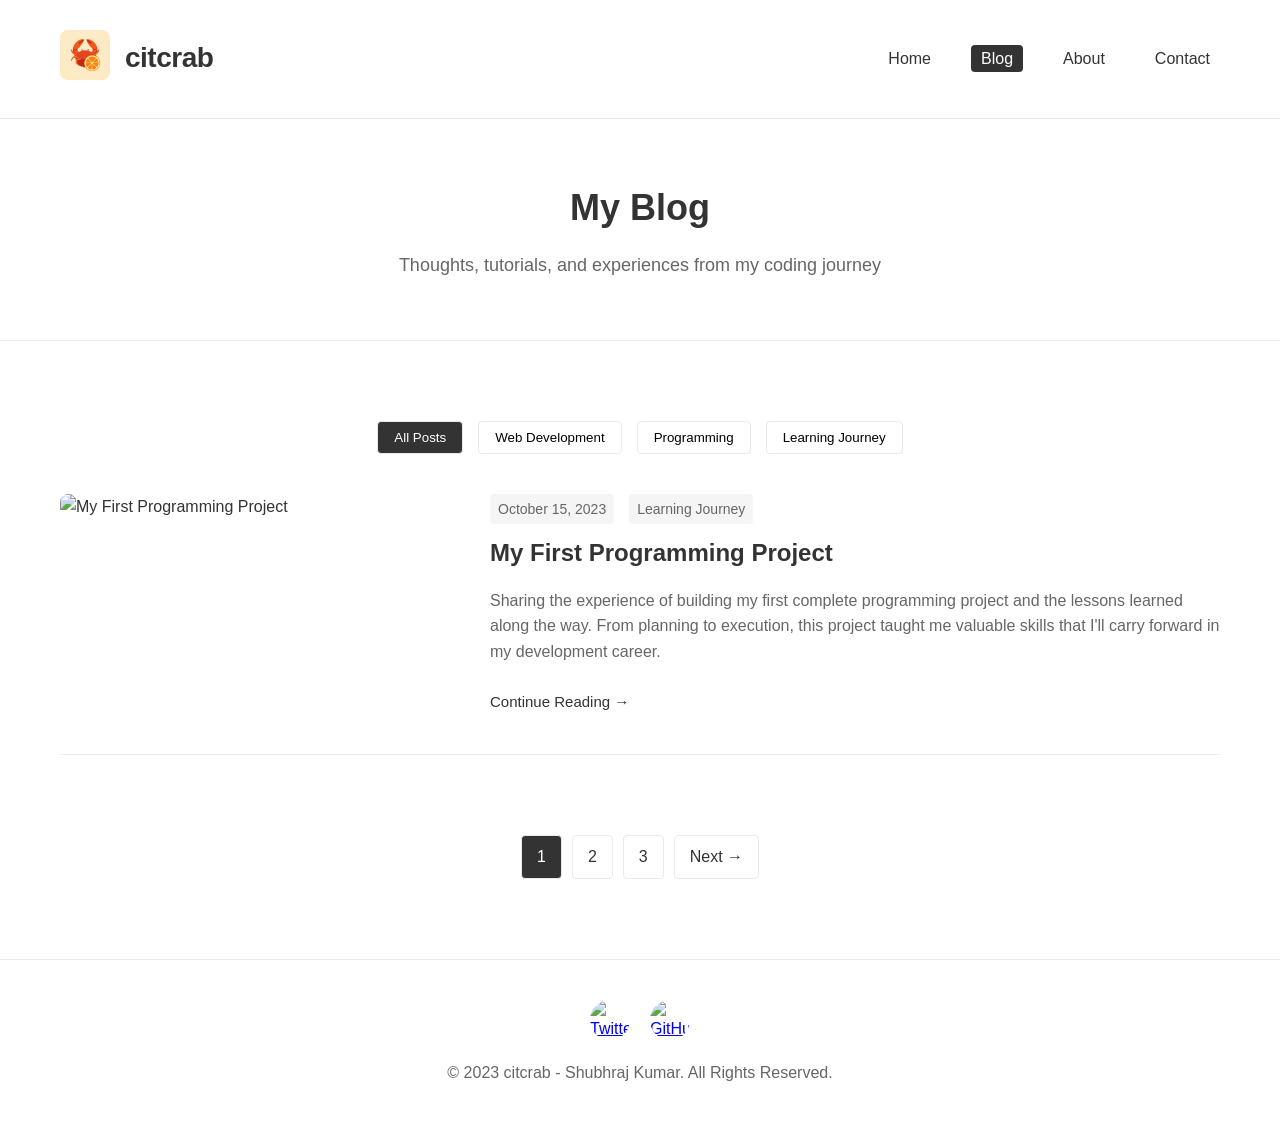
==== blog.html @ fe4af3b8 "Update blog.html adding a new blog" ====
<!DOCTYPE html>
<html lang="en">
<head>
    <meta charset="UTF-8">
    <meta name="viewport" content="width=device-width, initial-scale=1.0">
    <title>Blog | citcrab</title>
    <link rel="stylesheet" href="style.css">
</head>
<body>
    <!-- Header Section -->
    <header>
        <div class="container">
            <div class="header-content">
                <div class="logo">
                    <div class="logo-img"><img src="logo.png" alt="citcrab logo" /></div>
                    <h1>citcrab</h1>
                </div>
                <nav>
                    <ul>
                        <li><a href="index.html">Home</a></li>
                        <li><a href="blog.html" class="active">Blog</a></li>
                        <li><a href="about.html">About</a></li>
                        <li><a href="contact.html">Contact</a></li>
                    </ul>
                </nav>
            </div>
        </div>
    </header>

    <!-- Page Hero Section -->
    <section class="page-hero">
        <div class="container">
            <h1>My Blog</h1>
            <p>Thoughts, tutorials, and experiences from my coding journey</p>
        </div>
    </section>

    <!-- Blog Content -->
    <section class="blog-page">
        <div class="container">
            <div class="blog-filters">
                <button class="filter-btn active">All Posts</button>
                <button class="filter-btn">Web Development</button>
                <button class="filter-btn">Programming</button>
                <button class="filter-btn">Learning Journey</button>
            </div>
            
            <div class="blog-posts">
                <!-- Blog Post 1 -->
                <article class="blog-post">
                    <div class="post-image">
                        <img src="https://53.fs1.hubspotusercontent-na1.net/hubfs/53/html-background-color-1-20241206-5115265.webp" alt="My First Programming Project">
                    </div>
                    <div class="post-content">
                        <div class="post-meta">
                            <span class="post-date">October 15, 2023</span>
                            <span class="post-category">Learning Journey</span>
                        </div>
                        <h2><a href="blog-post.html">My First Programming Project</a></h2>
                        <p>Sharing the experience of building my first complete programming project and the lessons learned along the way. From planning to execution, this project taught me valuable skills that I'll carry forward in my development career.</p>
                        <a href="blog/why i chose coding.html" class="read-more">Continue Reading →</a>
                    </div>
                </article>
                
            
            <div class="pagination">
                <a href="#" class="page-number active">1</a>
                <a href="#" class="page-number">2</a>
                <a href="#" class="page-number">3</a>
                <a href="#" class="next-page">Next →</a>
            </div>
        </div>
    </section>

    <!-- Footer -->
    <footer>
        <div class="container">
            <div class="social-links">
                <a href="#"><img src="https://img.freepik.com/premium-vector/vector-new-twitter-logo-x-2023-twitter-x-logo-twitter-with-black-circle_982187-137.jpg" alt="Twitter" /></a>
                <a href="#"><img src="https://i.pinimg.com/originals/b2/c5/e6/b2c5e65384b1b0ea4cd351b6155e1b29.jpg" alt="GitHub" /></a>
            </div>
            <p>&copy; 2023 citcrab - Shubhraj Kumar. All Rights Reserved.</p>
        </div>
    </footer>
</body>
</html>
---- style.css ----
* {
    margin: 0;
    padding: 0;
    box-sizing: border-box;
    font-family: 'Segoe UI', Tahoma, Geneva, Verdana, sans-serif;
}

body {
    background-color: #ffffff;
    color: #333333;
    line-height: 1.6;
}

.container {
    max-width: 1200px;
    margin: 0 auto;
    padding: 0 20px;
}

/* Header Styles */
header {
    padding: 30px 0;
    border-bottom: 1px solid #eaeaea;
}

.header-content {
    display: flex;
    align-items: center;
    justify-content: space-between;
}

.logo {
    display: flex;
    align-items: center;
    gap: 15px;
}

.logo-img img {
    width: 50px;
    height: 50px;
    border-radius: 8px;
    object-fit: cover;
}

.logo h1 {
    font-size: 28px;
    font-weight: 700;
    letter-spacing: -0.5px;
}

nav ul {
    display: flex;
    list-style: none;
    gap: 30px;
}

nav a {
    text-decoration: none;
    color: #333;
    font-weight: 500;
    transition: color 0.3s;
    padding: 5px 10px;
    border-radius: 4px;
}

nav a:hover, nav a.active {
    color: #fff;
    background-color: #333;
}

/* Hero Section */
.hero {
    padding: 80px 0;
    text-align: center;
    border-bottom: 1px solid #eaeaea;
}

.hero h2 {
    font-size: 42px;
    margin-bottom: 20px;
    font-weight: 700;
    letter-spacing: -1px;
}

.hero p {
    font-size: 18px;
    max-width: 700px;
    margin: 0 auto 30px;
    color: #666;
}

/* Page Hero Section */
.page-hero {
    padding: 60px 0;
    text-align: center;
    border-bottom: 1px solid #eaeaea;
}

.page-hero h1 {
    font-size: 36px;
    margin-bottom: 15px;
    font-weight: 700;
}

.page-hero p {
    font-size: 18px;
    color: #666;
    max-width: 600px;
    margin: 0 auto;
}

/* Buttons */
.btn {
    display: inline-block;
    padding: 12px 30px;
    background-color: #333;
    color: white;
    text-decoration: none;
    border-radius: 4px;
    font-weight: 500;
    transition: background-color 0.3s;
    text-align: center;
    border: none;
    cursor: pointer;
}

.btn:hover {
    background-color: #555;
}

.btn.secondary {
    background-color: transparent;
    color: #333;
    border: 1px solid #333;
}

.btn.secondary:hover {
    background-color: #f5f5f5;
}

/* About Section */
.about {
    padding: 80px 0;
    display: flex;
    align-items: center;
    gap: 50px;
}

.about-content {
    flex: 1;
}

.about h2 {
    font-size: 32px;
    margin-bottom: 20px;
    font-weight: 700;
}

.about p {
    margin-bottom: 20px;
    color: #666;
}

.profile-image {
    flex: 0 0 300px;
    height: 300px;
    border-radius: 8px;
    overflow: hidden;
    display: flex;
    align-items: center;
    justify-content: center;
    border: 1px solid #eaeaea;
}

.profile-image img {
    width: 100%;
    height: 100%;
    object-fit: cover;
}

/* About Page */
.about-page {
    padding: 80px 0;
}

.about-details {
    display: flex;
    gap: 50px;
    align-items: flex-start;
}

.about-text {
    flex: 1;
}

.about-text h2 {
    font-size: 32px;
    margin-bottom: 20px;
}

.about-text h3 {
    font-size: 24px;
    margin: 30px 0 15px;
}

.about-image {
    flex: 0 0 300px;
}

.about-image img {
    width: 100%;
    border-radius: 8px;
}

.skills {
    display: grid;
    grid-template-columns: repeat(auto-fill, minmax(200px, 1fr));
    gap: 20px;
    margin: 20px 0;
}

.skill-category h4 {
    margin-bottom: 10px;
    font-size: 18px;
}

.skill-category ul {
    list-style-type: none;
}

.skill-category li {
    padding: 5px 0;
    border-bottom: 1px solid #f0f0f0;
}

.cta-section {
    margin-top: 30px;
    display: flex;
    gap: 15px;
}

/* Blog Section */
.blog {
    padding: 80px 0;
    border-top: 1px solid #eaeaea;
}

.section-header {
    text-align: center;
    margin-bottom: 50px;
}

.section-header h2 {
    font-size: 32px;
    font-weight: 700;
}

.blog-grid {
    display: grid;
    grid-template-columns: repeat(auto-fill, minmax(300px, 1fr));
    gap: 30px;
    margin-bottom: 40px;
}

.blog-card {
    border: 1px solid #eaeaea;
    border-radius: 8px;
    overflow: hidden;
    transition: transform 0.3s, box-shadow 0.3s;
    display: flex;
    flex-direction: column;
}

.blog-card:hover {
    transform: translateY(-5px);
    box-shadow: 0 10px 20px rgba(0,0,0,0.05);
}

.blog-image {
    height: 180px;
    background-color: #f5f5f5;
    display: flex;
    align-items: center;
    justify-content: center;
    color: #999;
    overflow: hidden;
}

.blog-image img {
    width: 100%;
    height: 100%;
    object-fit: cover;
}

.blog-content {
    padding: 20px;
    flex-grow: 1;
    display: flex;
    flex-direction: column;
}

.blog-content h3 {
    font-size: 20px;
    margin-bottom: 10px;
}

.blog-content p {
    color: #666;
    margin-bottom: 15px;
    font-size: 15px;
    flex-grow: 1;
}

.read-more {
    color: #333;
    text-decoration: none;
    font-weight: 500;
    font-size: 15px;
    text-align: left;
    display: inline-block;
    margin-top: 10px;
}

.view-all {
    text-align: center;
    margin-top: 40px;
}

/* Blog Page */
.blog-page {
    padding: 80px 0;
}

.blog-filters {
    display: flex;
    justify-content: center;
    gap: 15px;
    margin-bottom: 40px;
    flex-wrap: wrap;
}

.filter-btn {
    padding: 8px 16px;
    background: transparent;
    border: 1px solid #eaeaea;
    border-radius: 4px;
    cursor: pointer;
    transition: all 0.3s;
}

.filter-btn:hover, .filter-btn.active {
    background-color: #333;
    color: white;
}

.blog-posts {
    display: flex;
    flex-direction: column;
    gap: 40px;
}

.blog-post {
    display: flex;
    gap: 30px;
    padding-bottom: 40px;
    border-bottom: 1px solid #eaeaea;
}

.post-image {
    flex: 0 0 400px;
}

.post-image img {
    width: 100%;
    border-radius: 8px;
}

.post-content {
    flex: 1;
}

.post-meta {
    display: flex;
    gap: 15px;
    margin-bottom: 10px;
    font-size: 14px;
    color: #666;
}

.post-meta span {
    background-color: #f5f5f5;
    padding: 4px 8px;
    border-radius: 4px;
}

.post-content h2 {
    font-size: 24px;
    margin-bottom: 15px;
}

.post-content h2 a {
    color: #333;
    text-decoration: none;
}

.post-content h2 a:hover {
    color: #555;
}

.post-content p {
    margin-bottom: 15px;
    color: #666;
}

.pagination {
    display: flex;
    justify-content: center;
    gap: 10px;
    margin-top: 40px;
}

.page-number, .next-page {
    padding: 8px 15px;
    border: 1px solid #eaeaea;
    border-radius: 4px;
    text-decoration: none;
    color: #333;
    transition: all 0.3s;
}

.page-number:hover, .next-page:hover, .page-number.active {
    background-color: #333;
    color: white;
}

/* Contact Page */
.contact-page {
    padding: 80px 0;
}

.contact-content {
    display: flex;
    gap: 50px;
}

.contact-info {
    flex: 1;
}

.contact-info h2 {
    font-size: 32px;
    margin-bottom: 20px;
}

.contact-info p {
    margin-bottom: 30px;
    color: #666;
}

.contact-details {
    display: flex;
    flex-direction: column;
    gap: 25px;
}

.contact-item h3 {
    font-size: 20px;
    margin-bottom: 10px;
}

.social-contact {
    display: flex;
    gap: 15px;
}

.social-contact a {
    color: #333;
    text-decoration: none;
    padding: 5px 10px;
    border: 1px solid #eaeaea;
    border-radius: 4px;
    transition: all 0.3s;
}

.social-contact a:hover {
    background-color: #333;
    color: white;
}

.contact-form {
    flex: 1;
}

.contact-form h2 {
    font-size: 32px;
    margin-bottom: 20px;
}

.form-group {
    margin-bottom: 20px;
}

.form-group label {
    display: block;
    margin-bottom: 8px;
    font-weight: 500;
}

.form-group input, .form-group textarea {
    width: 100%;
    padding: 12px;
    border: 1px solid #eaeaea;
    border-radius: 4px;
    font-size: 16px;
}

.form-group input:focus, .form-group textarea:focus {
    outline: none;
    border-color: #333;
}

/* Footer */
footer {
    padding: 40px 0;
    border-top: 1px solid #eaeaea;
    text-align: center;
    color: #666;
}

.social-links {
    display: flex;
    justify-content: center;
    gap: 20px;
    margin-bottom: 20px;
}

.social-links a {
    display: inline-flex;
    align-items: center;
    justify-content: center;
    width: 40px;
    height: 40px;
    border-radius: 50%;
    overflow: hidden;
    transition: transform 0.3s;
}

.social-links a:hover {
    transform: scale(1.1);
}

.social-links img {
    width: 100%;
    height: 100%;
    object-fit: cover;
}

/* Responsive Design */
@media (max-width: 768px) {
    .header-content {
        flex-direction: column;
        gap: 20px;
    }
    
    nav ul {
        gap: 15px;
    }
    
    .about {
        flex-direction: column;
    }
    
    .profile-image {
        flex: 0 0 200px;
        height: 200px;
    }
    
    .hero h2 {
        font-size: 32px;
    }
    
    .about-details {
        flex-direction: column;
    }
    
    .about-image {
        order: -1;
        margin-bottom: 30px;
    }
    
    .blog-post {
        flex-direction: column;
    }
    
    .post-image {
        flex: 0 0 auto;
    }
    
    .contact-content {
        flex-direction: column;
    }
    
    .cta-section {
        flex-direction: column;
        align-items: center;
    }
    
    .skills {
        grid-template-columns: 1fr;
    }
}
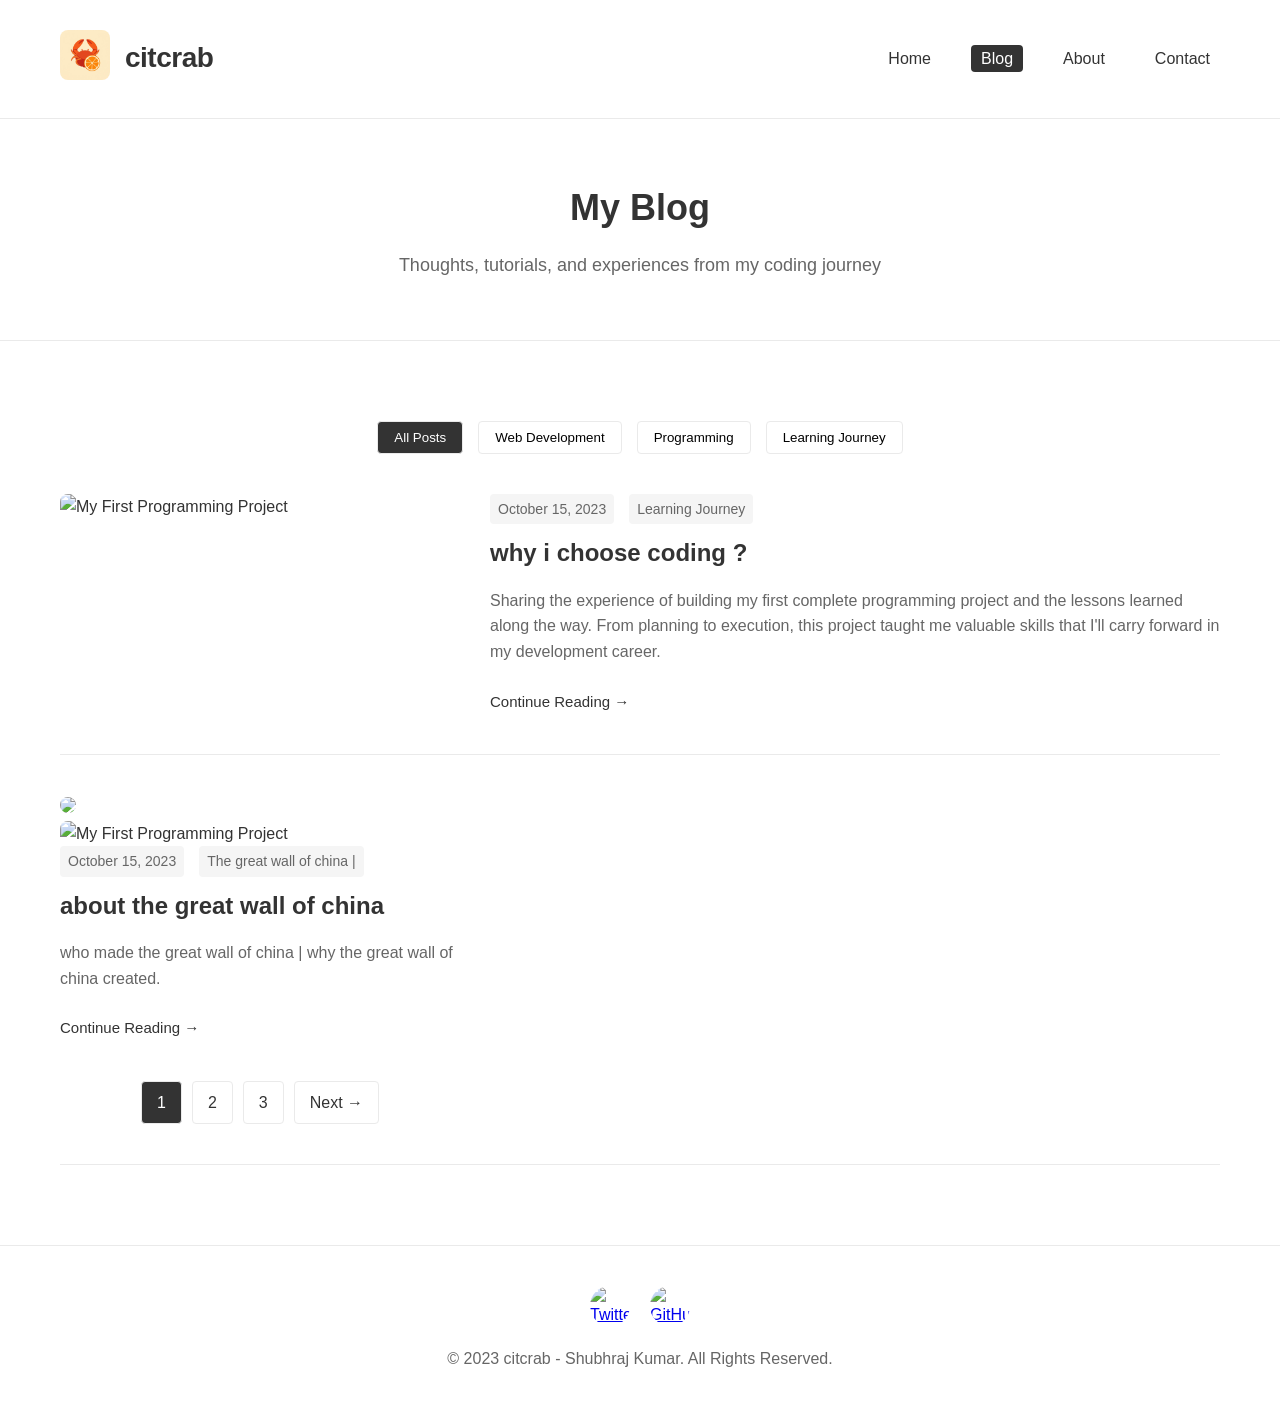
==== commit 9c83af81: "Update blog.html" ====
--- a/blog.html
+++ b/blog.html
@@ -46,7 +46,8 @@
             </div>
             
             <div class="blog-posts">
-                <!-- Blog Post 1 -->
+                <!-- Blog Posts -->
+                
                 <article class="blog-post">
                     <div class="post-image">
                         <img src="https://53.fs1.hubspotusercontent-na1.net/hubfs/53/html-background-color-1-20241206-5115265.webp" alt="My First Programming Project">
@@ -56,11 +57,28 @@
                             <span class="post-date">October 15, 2023</span>
                             <span class="post-category">Learning Journey</span>
                         </div>
-                        <h2><a href="blog-post.html">My First Programming Project</a></h2>
+                        <h2><a href="blog-post.html">why i choose coding ?</a></h2>
                         <p>Sharing the experience of building my first complete programming project and the lessons learned along the way. From planning to execution, this project taught me valuable skills that I'll carry forward in my development career.</p>
                         <a href="blog/why i chose coding.html" class="read-more">Continue Reading →</a>
                     </div>
                 </article>
+
+                 <article class="blog-post">
+                    <div class="post-image">
+                        <img src=" <article class="blog-post">
+                    <div class="post-image">
+                        <img src="https://53.fs1.hubspotusercontent-na1.net/hubfs/53/html-background-color-1-20241206-5115265.webp" alt="My First Programming Project">
+                    </div>
+                    <div class="post-content">
+                        <div class="post-meta">
+                            <span class="post-date">October 15, 2023</span>
+                            <span class="post-category">The great wall of china |</span>
+                        </div>
+                        <h2><a href="blog-post.html">about the great wall of china</a></h2>
+                        <p>who made the great wall of china | why the great wall of china created.</p>
+                        <a href="blog/why i chose coding.html" class="read-more">Continue Reading →</a>
+                    </div>
+                        
                 
             
             <div class="pagination">
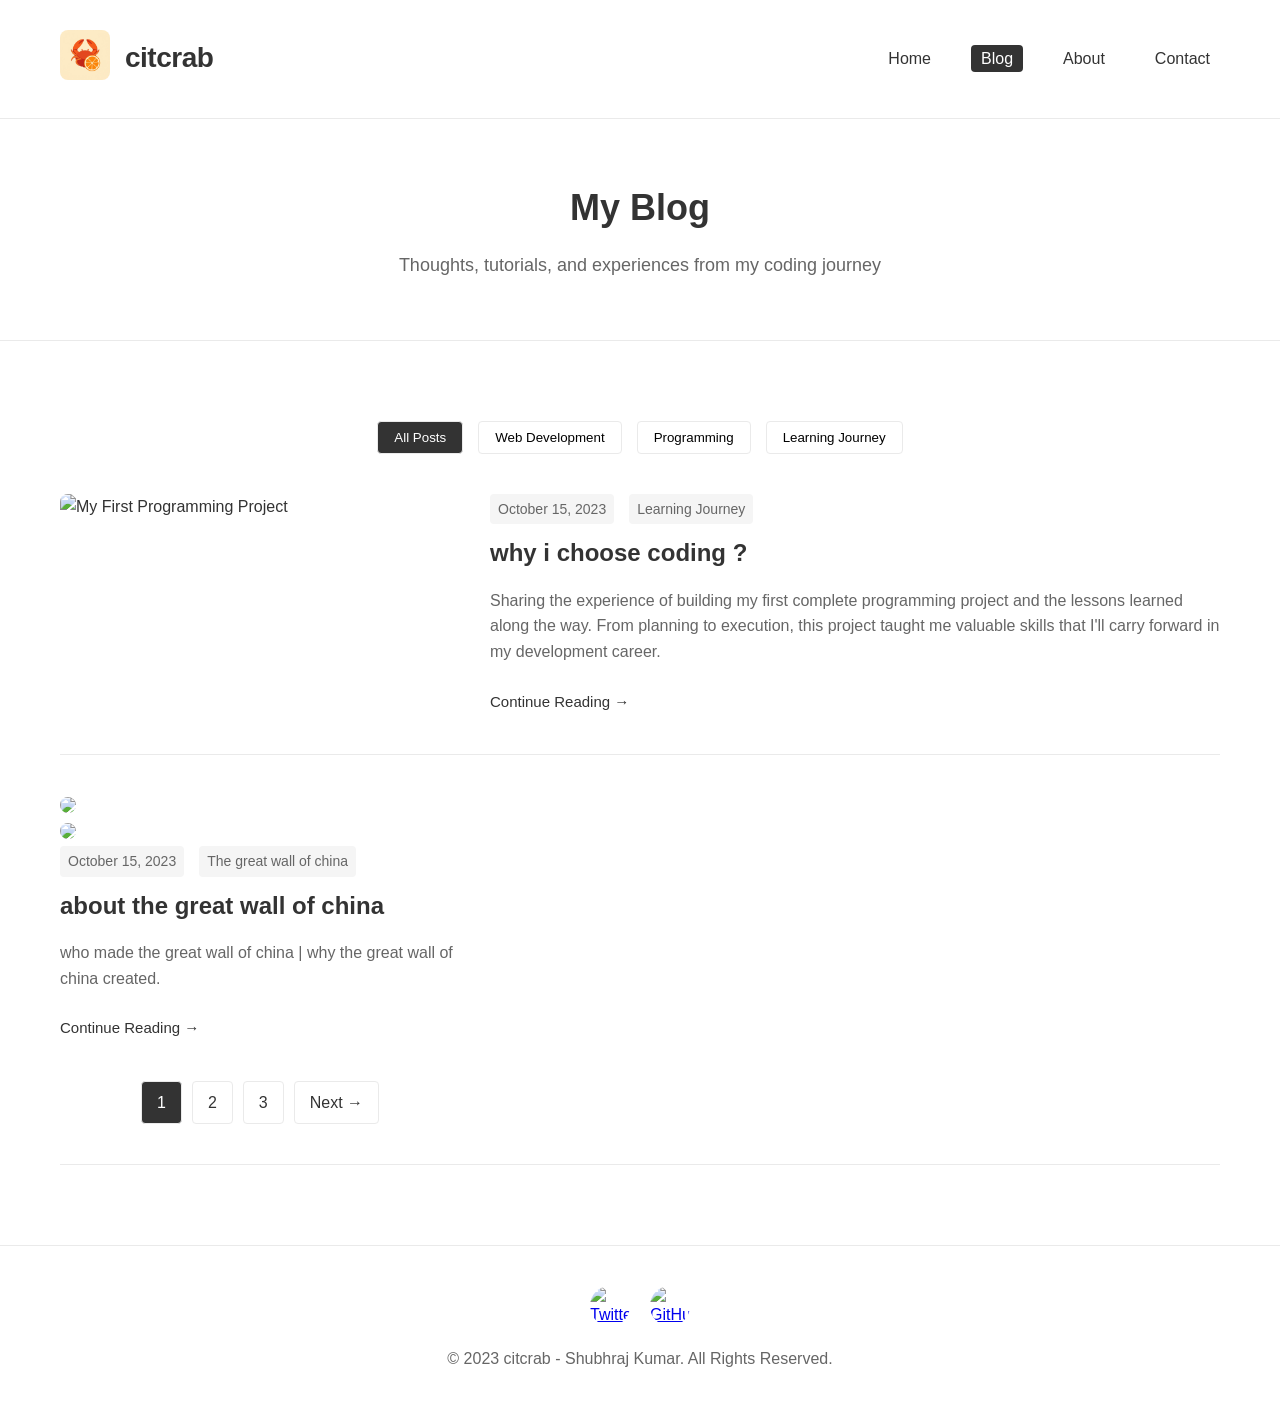
==== commit 8b42b6bc: "Update blog.html" ====
--- a/blog.html
+++ b/blog.html
@@ -63,16 +63,20 @@
                     </div>
                 </article>
 
+                
+
+                <!-----THE GREAT WALL OF CHINA------>
+                
                  <article class="blog-post">
                     <div class="post-image">
                         <img src=" <article class="blog-post">
                     <div class="post-image">
-                        <img src="https://53.fs1.hubspotusercontent-na1.net/hubfs/53/html-background-color-1-20241206-5115265.webp" alt="My First Programming Project">
+                        <img src="https://media.istockphoto.com/id/1183174088/photo/great-wall-of-china.jpg?s=612x612&w=0&k=20&c=XhpgMKmlQrUDbyGuLqSkc--21SvlBkDofwy94qIUssU=">
                     </div>
                     <div class="post-content">
                         <div class="post-meta">
                             <span class="post-date">October 15, 2023</span>
-                            <span class="post-category">The great wall of china |</span>
+                            <span class="post-category">The great wall of china </span>
                         </div>
                         <h2><a href="blog-post.html">about the great wall of china</a></h2>
                         <p>who made the great wall of china | why the great wall of china created.</p>
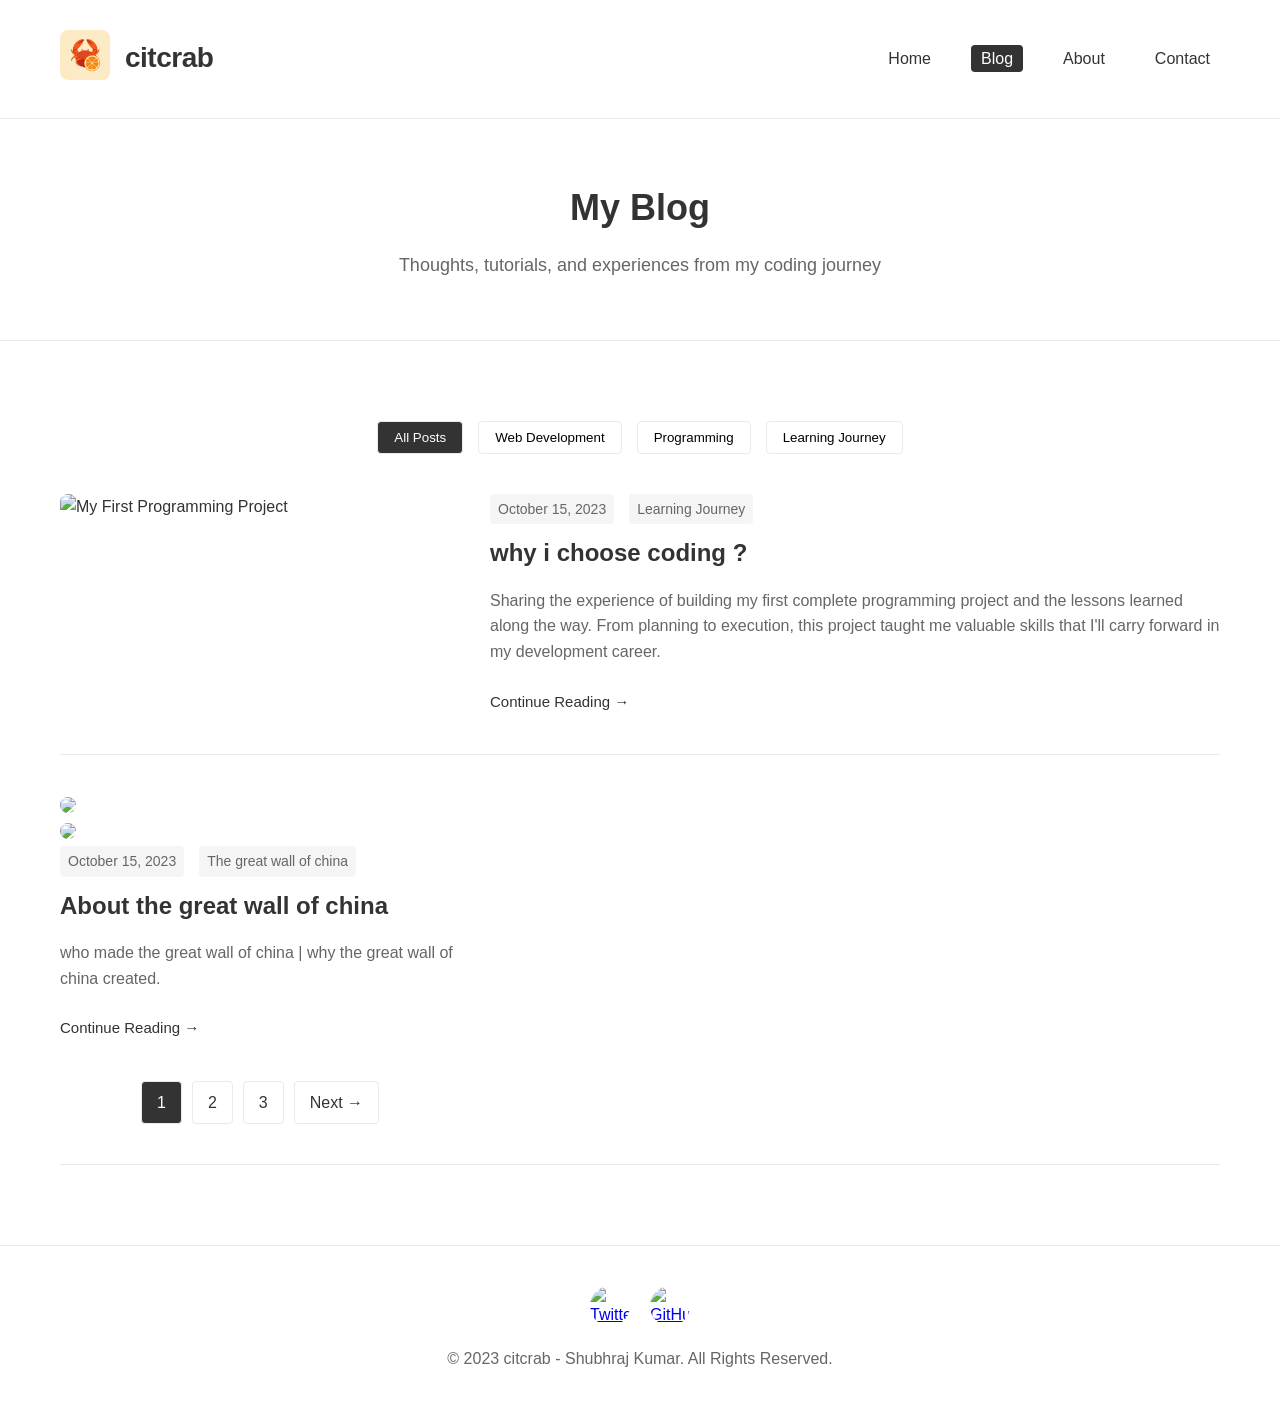
==== commit e2d15c5f: "Update blog.html" ====
--- a/blog.html
+++ b/blog.html
@@ -78,7 +78,7 @@
                             <span class="post-date">October 15, 2023</span>
                             <span class="post-category">The great wall of china </span>
                         </div>
-                        <h2><a href="blog-post.html">about the great wall of china</a></h2>
+                        <h2><a href="blog-post.html">About the great wall of china</a></h2>
                         <p>who made the great wall of china | why the great wall of china created.</p>
                         <a href="blog/why i chose coding.html" class="read-more">Continue Reading →</a>
                     </div>
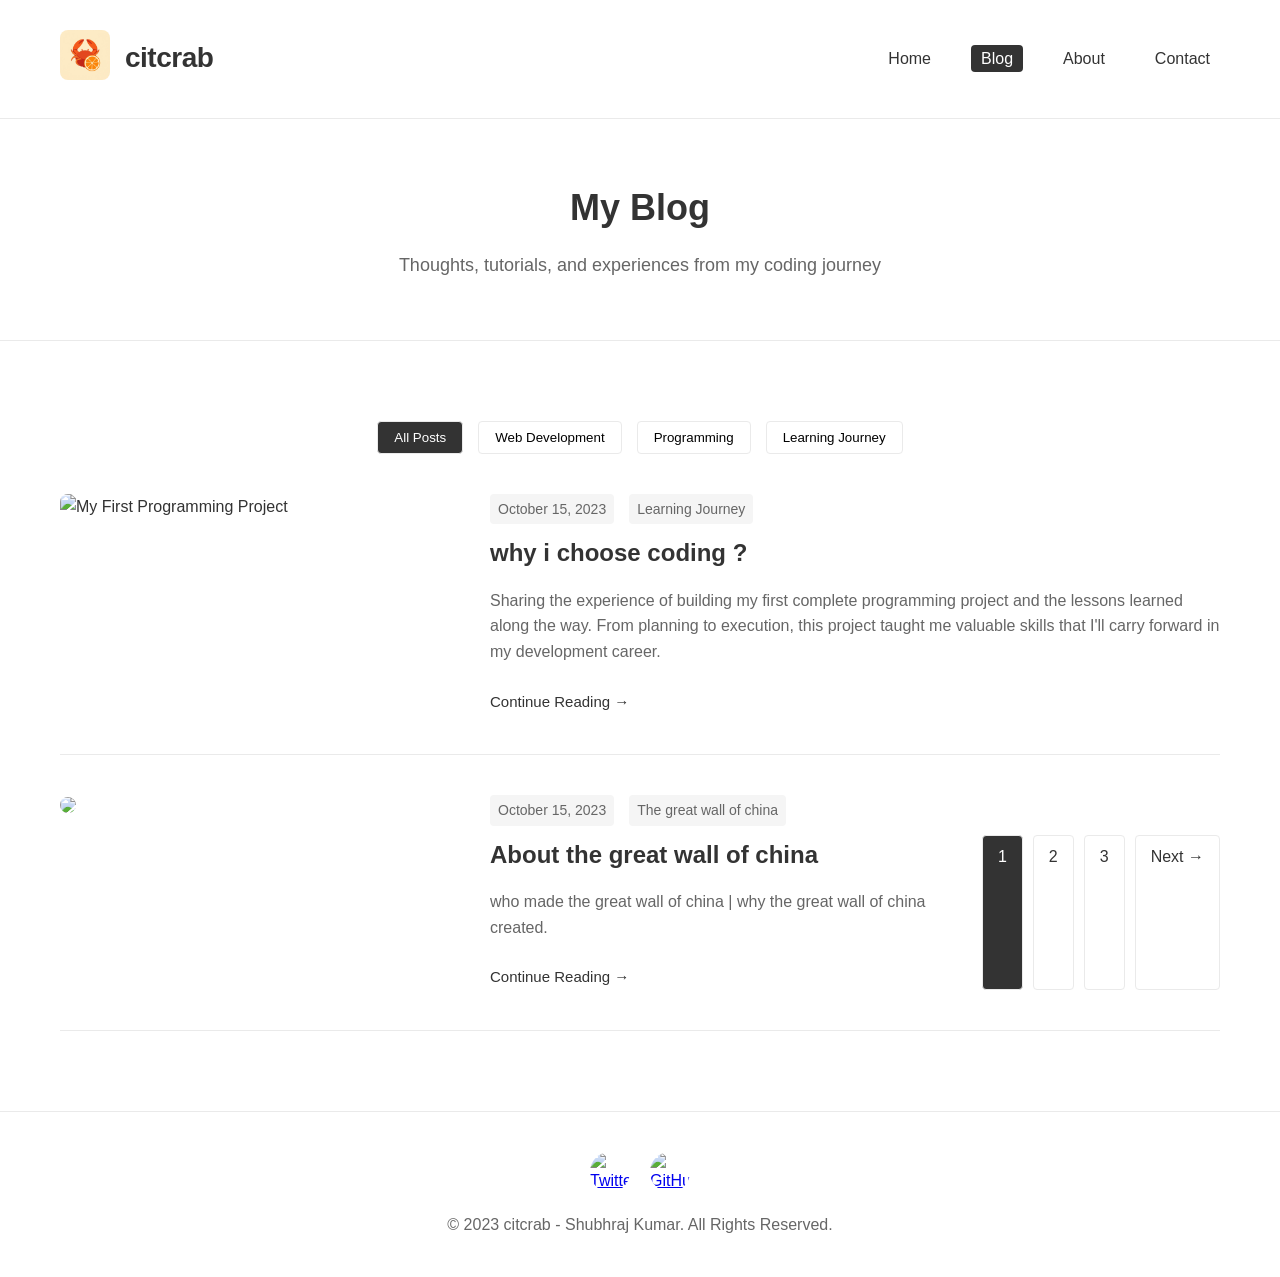
==== commit 7945f9da: "Update blog.html" ====
--- a/blog.html
+++ b/blog.html
@@ -69,8 +69,6 @@
                 
                  <article class="blog-post">
                     <div class="post-image">
-                        <img src=" <article class="blog-post">
-                    <div class="post-image">
                         <img src="https://media.istockphoto.com/id/1183174088/photo/great-wall-of-china.jpg?s=612x612&w=0&k=20&c=XhpgMKmlQrUDbyGuLqSkc--21SvlBkDofwy94qIUssU=">
                     </div>
                     <div class="post-content">
@@ -80,7 +78,7 @@
                         </div>
                         <h2><a href="blog-post.html">About the great wall of china</a></h2>
                         <p>who made the great wall of china | why the great wall of china created.</p>
-                        <a href="blog/why i chose coding.html" class="read-more">Continue Reading →</a>
+                        <a href="blog/The great wall of china.html" class="read-more">Continue Reading →</a>
                     </div>
                         
                 
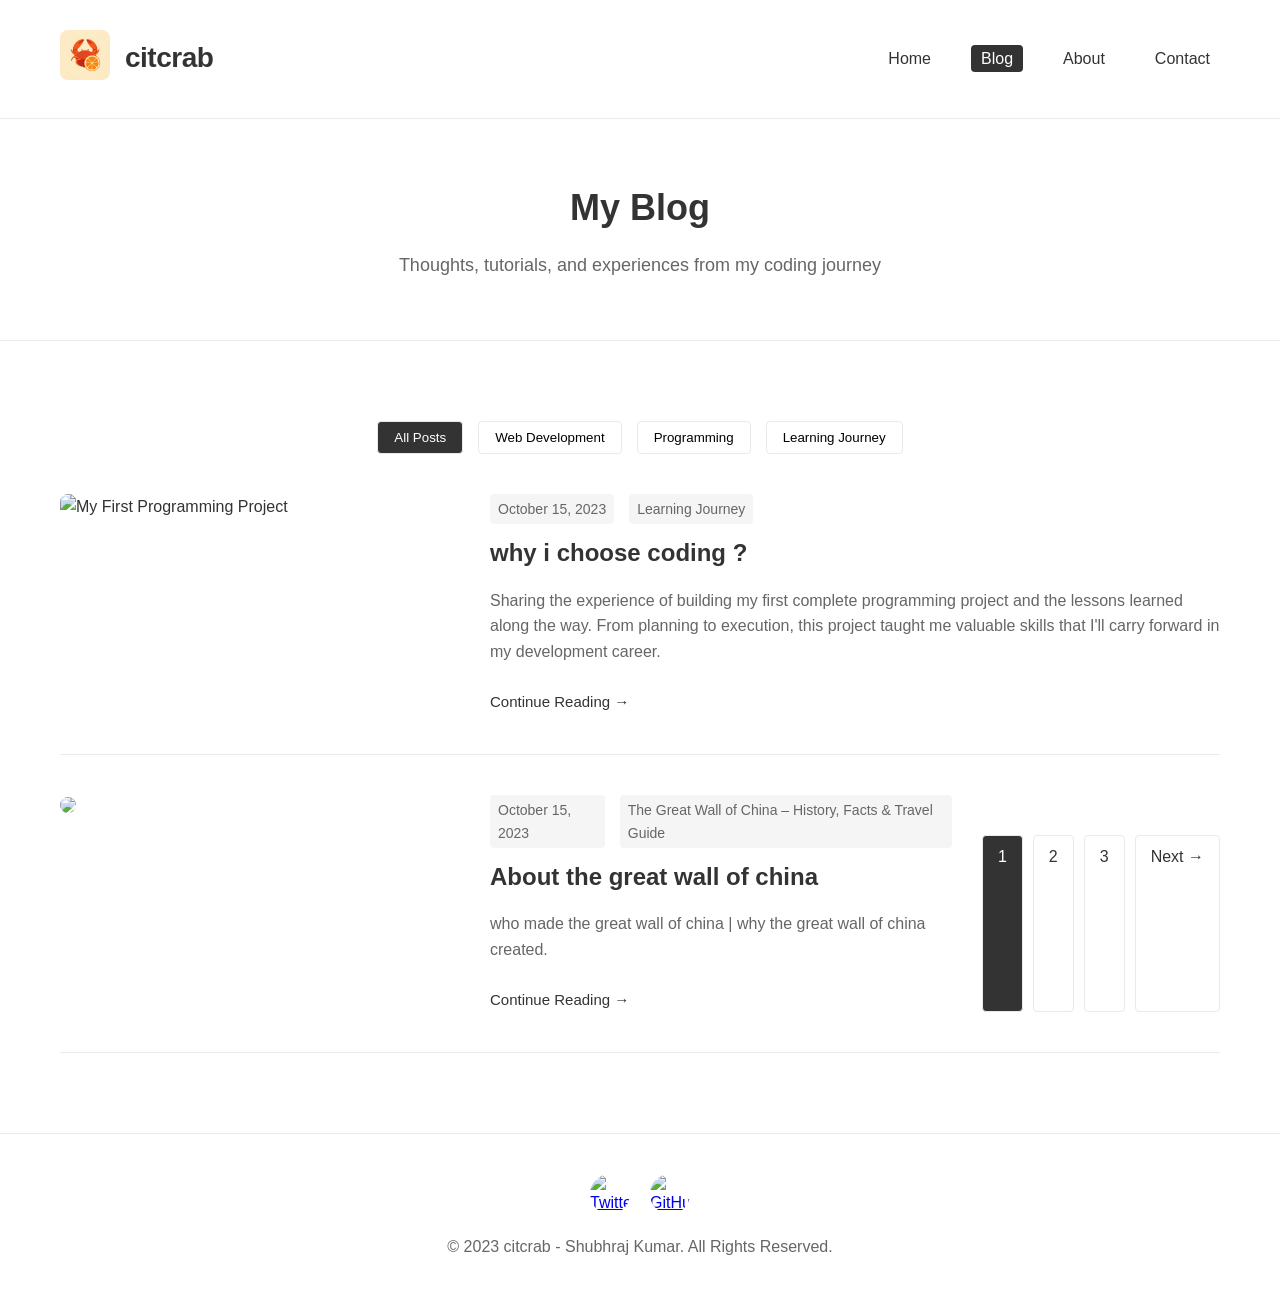
==== commit f5bab239: "Update blog.html" ====
--- a/blog.html
+++ b/blog.html
@@ -74,7 +74,8 @@
                     <div class="post-content">
                         <div class="post-meta">
                             <span class="post-date">October 15, 2023</span>
-                            <span class="post-category">The great wall of china </span>
+                            <span class="post-category">The Great Wall of China – History, Facts & Travel Guide
+                                                                                                                     </span>
                         </div>
                         <h2><a href="blog-post.html">About the great wall of china</a></h2>
                         <p>who made the great wall of china | why the great wall of china created.</p>
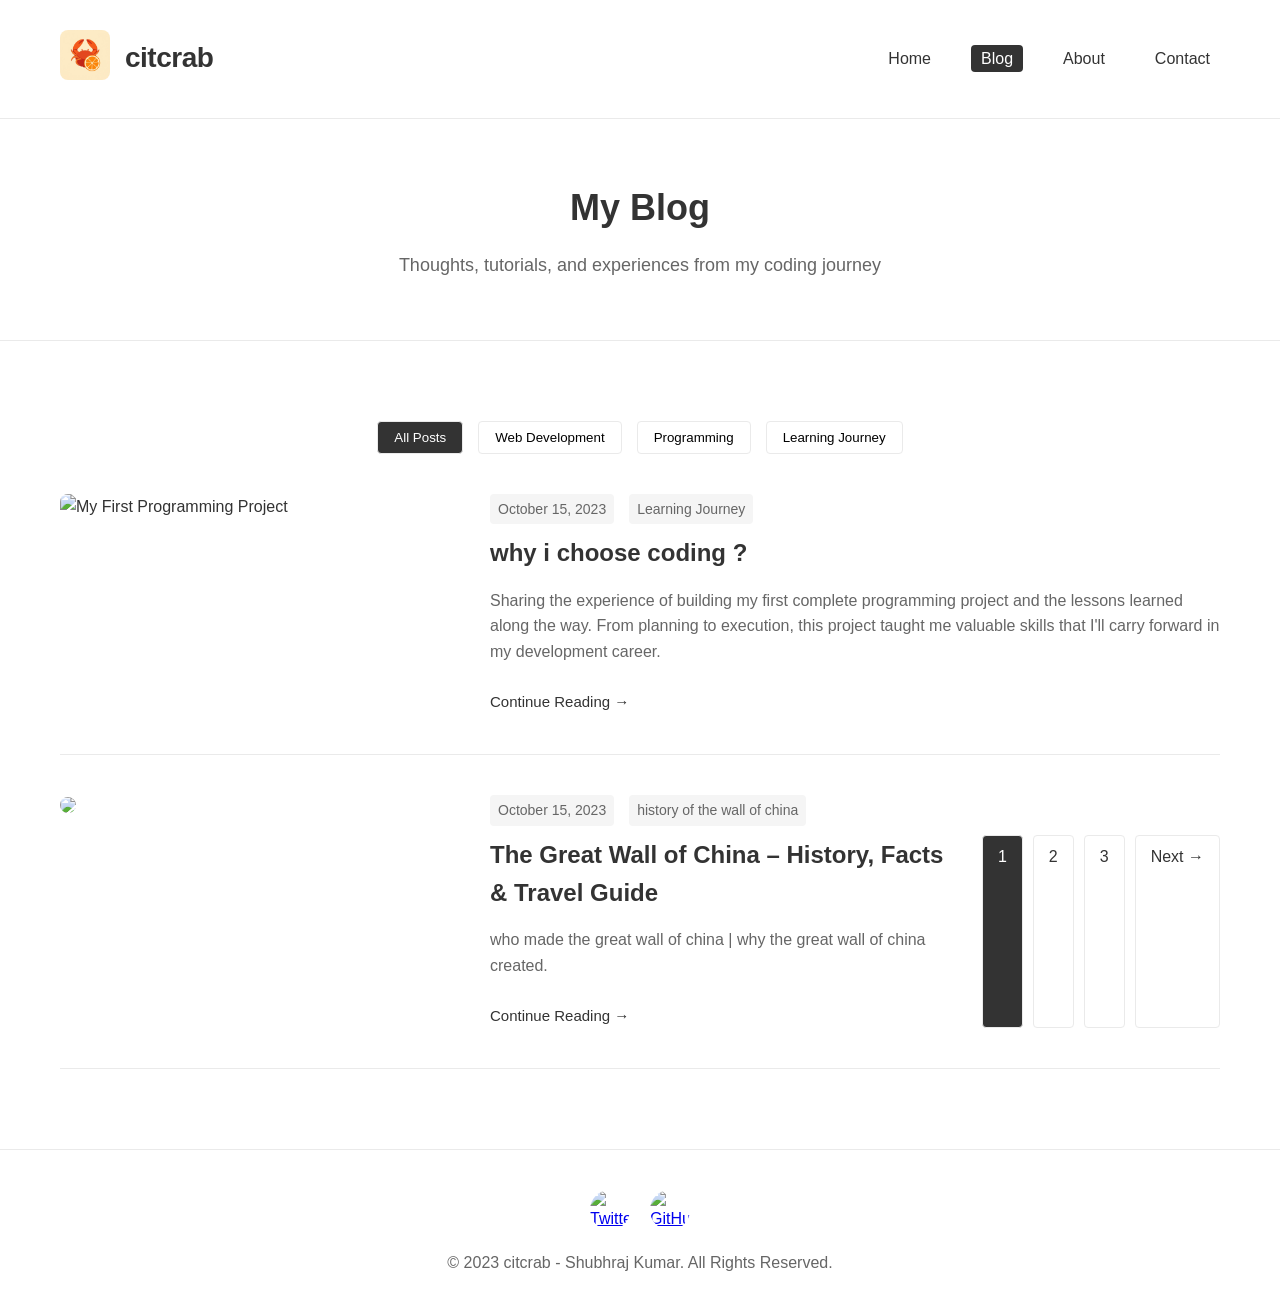
==== commit f52666fb: "Update blog.html" ====
--- a/blog.html
+++ b/blog.html
@@ -74,10 +74,11 @@
                     <div class="post-content">
                         <div class="post-meta">
                             <span class="post-date">October 15, 2023</span>
-                            <span class="post-category">The Great Wall of China – History, Facts & Travel Guide
+                            <span class="post-category">history of the wall of china
                                                                                                                      </span>
                         </div>
-                        <h2><a href="blog-post.html">About the great wall of china</a></h2>
+                        <h2><a href="blog-post.html">The Great Wall of China – History, Facts & Travel Guide
+</a></h2>
                         <p>who made the great wall of china | why the great wall of china created.</p>
                         <a href="blog/The great wall of china.html" class="read-more">Continue Reading →</a>
                     </div>
